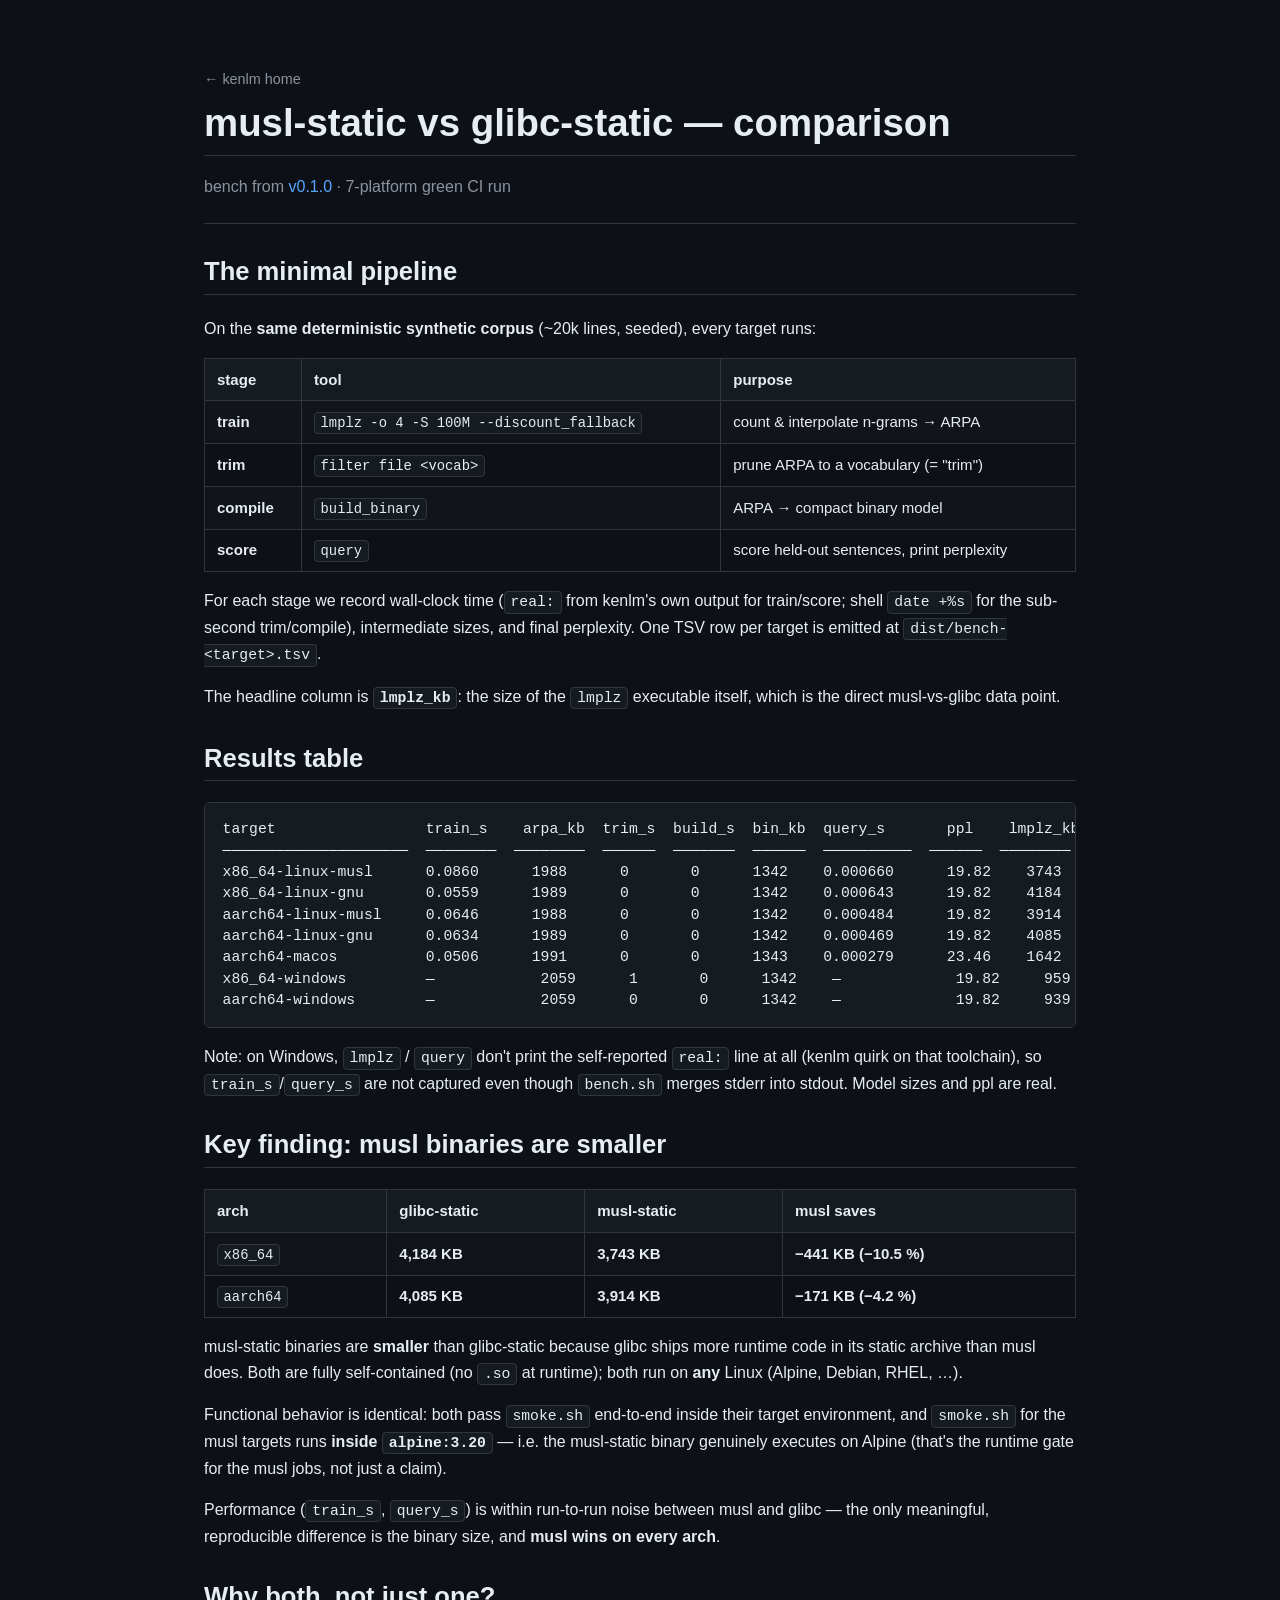
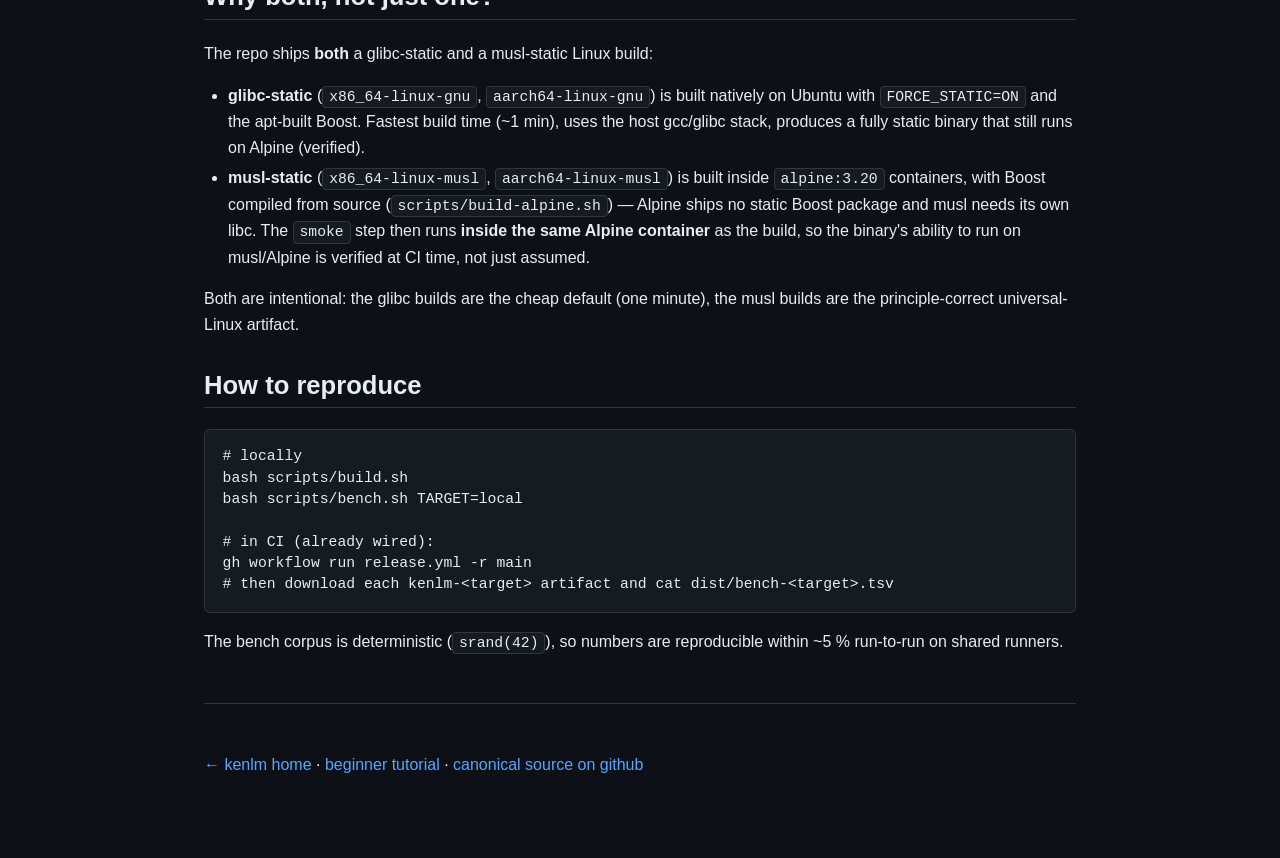
==== docs/musl-vs-glibc.html @ bca2d30f "docs(site): ljh-sh.github.io/kenlm — landing + 2 tutorials + musl-vs-glibc page - docs/styles.css: s" ====
<!DOCTYPE html>
<html lang="en">
<head>
<meta charset="utf-8">
<meta name="viewport" content="width=device-width,initial-scale=1">
<title>kenlm — musl-static vs glibc-static comparison</title>
<meta name="description" content="A measured comparison of musl-static and glibc-static kenlm binaries, with the minimal train→prune→compile→score pipeline and full bench numbers.">
<link rel="stylesheet" href="styles.css">
</head>
<body>

<main class="wrap">

<header class="page">
<p class="crumbs"><a href="index.html">← kenlm home</a></p>
<h1>musl-static vs glibc-static — comparison</h1>
<p class="kicker">bench from <a href="https://github.com/ljh-sh/kenlm/releases/tag/v0.1.0">v0.1.0</a> · 7-platform green CI run</p>
</header>

<h2>The minimal pipeline</h2>
<p>On the <b>same deterministic synthetic corpus</b> (~20k lines, seeded),
every target runs:</p>
<table>
<tr><th>stage</th><th>tool</th><th>purpose</th></tr>
<tr><td><b>train</b></td><td><code>lmplz -o 4 -S 100M --discount_fallback</code></td><td>count &amp; interpolate n-grams → ARPA</td></tr>
<tr><td><b>trim</b></td><td><code>filter file &lt;vocab&gt;</code></td><td>prune ARPA to a vocabulary (= "trim")</td></tr>
<tr><td><b>compile</b></td><td><code>build_binary</code></td><td>ARPA → compact binary model</td></tr>
<tr><td><b>score</b></td><td><code>query</code></td><td>score held-out sentences, print perplexity</td></tr>
</table>
<p>For each stage we record wall-clock time (<code>real:</code> from kenlm's
own output for train/score; shell <code>date +%s</code> for the sub-second
trim/compile), intermediate sizes, and final perplexity. One TSV row
per target is emitted at <code>dist/bench-&lt;target&gt;.tsv</code>.</p>
<p>The headline column is <b><code>lmplz_kb</code></b>: the size of the
<code>lmplz</code> executable itself, which is the direct musl-vs-glibc
data point.</p>

<h2>Results table</h2>
<pre><code>target                 train_s    arpa_kb  trim_s  build_s  bin_kb  query_s       ppl    lmplz_kb
─────────────────────  ────────  ────────  ──────  ───────  ──────  ──────────  ──────  ────────
x86_64-linux-musl      0.0860      1988      0       0      1342    0.000660      19.82    3743
x86_64-linux-gnu       0.0559      1989      0       0      1342    0.000643      19.82    4184
aarch64-linux-musl     0.0646      1988      0       0      1342    0.000484      19.82    3914
aarch64-linux-gnu      0.0634      1989      0       0      1342    0.000469      19.82    4085
aarch64-macos          0.0506      1991      0       0      1343    0.000279      23.46    1642
x86_64-windows         —            2059      1       0      1342    —             19.82     959
aarch64-windows        —            2059      0       0      1342    —             19.82     939</code></pre>

<p>Note: on Windows, <code>lmplz</code> / <code>query</code> don't print the
self-reported <code>real:</code> line at all (kenlm quirk on that
toolchain), so <code>train_s</code>/<code>query_s</code> are not captured
even though <code>bench.sh</code> merges stderr into stdout. Model sizes
and ppl are real.</p>

<h2>Key finding: musl binaries are smaller</h2>
<table>
<tr><th>arch</th><th>glibc-static</th><th>musl-static</th><th>musl saves</th></tr>
<tr><td><code>x86_64</code></td><td><b>4,184 KB</b></td><td><b>3,743 KB</b></td><td><b>−441 KB (−10.5 %)</b></td></tr>
<tr><td><code>aarch64</code></td><td><b>4,085 KB</b></td><td><b>3,914 KB</b></td><td><b>−171 KB (−4.2 %)</b></td></tr>
</table>
<p>musl-static binaries are <b>smaller</b> than glibc-static because
glibc ships more runtime code in its static archive than musl does.
Both are fully self-contained (no <code>.so</code> at runtime); both run on
<b>any</b> Linux (Alpine, Debian, RHEL, …).</p>

<p>Functional behavior is identical: both pass <code>smoke.sh</code>
end-to-end inside their target environment, and <code>smoke.sh</code> for
the musl targets runs <b>inside <code>alpine:3.20</code></b> — i.e. the
musl-static binary genuinely executes on Alpine (that's the runtime gate
for the musl jobs, not just a claim).</p>

<p>Performance (<code>train_s</code>, <code>query_s</code>) is within
run-to-run noise between musl and glibc — the only meaningful,
reproducible difference is the binary size, and <b>musl wins on every
arch</b>.</p>

<h2>Why both, not just one?</h2>
<p>The repo ships <b>both</b> a glibc-static and a musl-static Linux
build:</p>
<ul>
<li><b>glibc-static</b> (<code>x86_64-linux-gnu</code>,
<code>aarch64-linux-gnu</code>) is built natively on Ubuntu with
<code>FORCE_STATIC=ON</code> and the apt-built Boost. Fastest build time
(~1 min), uses the host gcc/glibc stack, produces a fully static
binary that still runs on Alpine (verified).</li>
<li><b>musl-static</b> (<code>x86_64-linux-musl</code>,
<code>aarch64-linux-musl</code>) is built inside
<code>alpine:3.20</code> containers, with Boost compiled from source
(<code>scripts/build-alpine.sh</code>) — Alpine ships no static Boost
package and musl needs its own libc. The <code>smoke</code> step then
runs <b>inside the same Alpine container</b> as the build, so the
binary's ability to run on musl/Alpine is verified at CI time, not
just assumed.</li>
</ul>
<p>Both are intentional: the glibc builds are the cheap default
(one minute), the musl builds are the principle-correct
universal-Linux artifact.</p>

<h2>How to reproduce</h2>
<pre><code># locally
bash scripts/build.sh
bash scripts/bench.sh TARGET=local

# in CI (already wired):
gh workflow run release.yml -r main
# then download each <code>kenlm-&lt;target&gt;</code> artifact and <code>cat dist/bench-&lt;target&gt;.tsv</code></code></pre>
<p>The bench corpus is deterministic (<code>srand(42)</code>), so numbers
are reproducible within ~5 % run-to-run on shared runners.</p>

<hr style="margin: 3rem 0; border: 0; border-top: 1px solid var(--border);">

<p><a href="index.html">← kenlm home</a> · <a href="tutorial.html">beginner tutorial</a> · <a href="https://github.com/ljh-sh/kenlm/blob/main/docs/musl-vs-glibc.md">canonical source on github</a></p>

</main>

</body>
</html>
---- docs/styles.css ----
/* kenlm site — clean dark theme, monospace-friendly, responsive */
:root {
    --bg: #0d1117;
    --bg-elevated: #161b22;
    --border: #30363d;
    --fg: #e6edf3;
    --fg-muted: #8b949e;
    --accent: #58a6ff;
    --accent-strong: #1f6feb;
    --maxw: 920px;
    --radius: 6px;
    --mono: ui-monospace, SFMono-Regular, "SF Mono", Menlo, Consolas, "Liberation Mono", monospace;
    --sans: -apple-system, BlinkMacSystemFont, "Segoe UI", Helvetica, Arial, sans-serif;
}

* { box-sizing: border-box; }

html { scroll-behavior: smooth; }

body {
    margin: 0;
    background: var(--bg);
    color: var(--fg);
    font-family: var(--sans);
    line-height: 1.6;
    font-size: 16px;
}

.wrap {
    max-width: var(--maxw);
    margin: 0 auto;
    padding: 2rem 1.5rem 4rem;
}

a {
    color: var(--accent);
    text-decoration: none;
}
a:hover { text-decoration: underline; }

/* ─── typography ─── */
h1, h2, h3, h4 { line-height: 1.25; margin-top: 2rem; }
h1 { font-size: 2.4rem; margin-top: 0; border-bottom: 1px solid var(--border); padding-bottom: .5rem; }
h2 { font-size: 1.6rem; border-bottom: 1px solid var(--border); padding-bottom: .35rem; }
h3 { font-size: 1.2rem; }
.kicker { color: var(--fg-muted); margin: -0.5rem 0 1rem; }

p, ul, ol, table { margin: 1rem 0; }
ul, ol { padding-left: 1.5rem; }
li { margin: .3rem 0; }

/* ─── code ─── */
code, pre { font-family: var(--mono); font-size: 0.92em; }
code {
    background: var(--bg-elevated);
    padding: 0.15em 0.4em;
    border-radius: 4px;
    border: 1px solid var(--border);
}
pre {
    background: var(--bg-elevated);
    padding: 1rem 1.1rem;
    border-radius: var(--radius);
    overflow-x: auto;
    border: 1px solid var(--border);
    line-height: 1.45;
}
pre code {
    background: transparent;
    padding: 0;
    border: 0;
    font-size: 1em;
}

/* ─── tables ─── */
table {
    width: 100%;
    border-collapse: collapse;
    margin: 1rem 0;
    font-size: 0.94em;
}
th, td {
    border: 1px solid var(--border);
    padding: .55rem .75rem;
    text-align: left;
    vertical-align: top;
}
th { background: var(--bg-elevated); font-weight: 600; }
tbody tr:nth-child(even) { background: rgba(255,255,255,.015); }

/* ─── header / nav ─── */
header.page {
    padding: 1.25rem 0 0.5rem;
    border-bottom: 1px solid var(--border);
}
.crumbs {
    font-size: 0.9em;
    color: var(--fg-muted);
    margin-bottom: 0.5rem;
}
.crumbs a { color: var(--fg-muted); }
.toc {
    background: var(--bg-elevated);
    border: 1px solid var(--border);
    border-radius: var(--radius);
    padding: 0.5rem 1.25rem;
    margin: 1rem 0 2rem;
    font-size: 0.95em;
}
.toc h2 { font-size: 1rem; margin: 0.5rem 0 0.25rem; border: 0; padding: 0; }
.toc ol { margin: 0; padding-left: 1.25rem; columns: 2; }
.toc li { break-inside: avoid; }

/* ─── landing-page hero ─── */
.hero {
    text-align: center;
    padding: 3rem 1rem 2rem;
    border-bottom: 1px solid var(--border);
    margin-bottom: 2.5rem;
}
.hero h1 {
    font-size: 3.2rem;
    border: 0;
    padding: 0;
    margin: 0;
    letter-spacing: -0.02em;
}
.hero .tagline {
    color: var(--fg-muted);
    font-size: 1.15rem;
    max-width: 640px;
    margin: 1rem auto 1.5rem;
}
.hero .meta {
    font-size: 0.9rem;
    color: var(--fg-muted);
    margin-bottom: 0;
}
.hero .meta code {
    background: var(--bg-elevated);
    border: 1px solid var(--border);
}

.cta {
    display: inline-block;
    padding: 0.65rem 1.25rem;
    border-radius: var(--radius);
    background: var(--accent-strong);
    color: white !important;
    font-weight: 600;
    border: 1px solid var(--accent-strong);
    margin: 0 .35rem .35rem;
}
.cta:hover { background: #1858bf; text-decoration: none; }
.cta.secondary {
    background: transparent;
    color: var(--accent) !important;
    border-color: var(--border);
}

/* ─── download grid ─── */
.platforms {
    display: grid;
    gap: .8rem;
    grid-template-columns: repeat(auto-fit, minmax(220px, 1fr));
    margin: 1rem 0 0.5rem;
}
.platform {
    padding: .85rem 1rem;
    border: 1px solid var(--border);
    border-radius: var(--radius);
    background: var(--bg-elevated);
    transition: border-color .15s, transform .15s;
}
.platform:hover { border-color: var(--accent); }
.platform.highlight {
    border-color: var(--accent);
    box-shadow: 0 0 0 1px var(--accent);
}
.platform .badge {
    display: inline-block;
    font-size: 0.75rem;
    color: var(--accent);
    background: rgba(88,166,255,0.12);
    padding: 0.1rem 0.5rem;
    border-radius: 999px;
    margin-bottom: 0.4rem;
}
.platform .name {
    font-weight: 600;
    margin-bottom: 0.2rem;
}
.platform .hint {
    color: var(--fg-muted);
    font-size: 0.82rem;
}
.platform a.download {
    display: inline-block;
    margin-top: 0.55rem;
    font-weight: 600;
}

/* ─── cards for the "what is kenlm / tutorials" grid ─── */
.cards {
    display: grid;
    gap: 1rem;
    grid-template-columns: repeat(auto-fit, minmax(260px, 1fr));
    margin: 1.25rem 0;
}
.card {
    border: 1px solid var(--border);
    border-radius: var(--radius);
    padding: 1.1rem 1.2rem;
    background: var(--bg-elevated);
}
.card h3 { margin-top: 0; }
.card p { margin: 0.5rem 0 0.75rem; color: var(--fg-muted); }
.card .cta { margin: 0.5rem 0 0; }

/* ─── badges in tables ─── */
.b { font-family: var(--mono); font-size: 0.85em; padding: .1em .45em; border-radius: 4px; }
.b-musl { background: rgba(63,185,80,0.12); color: #7ee787; }
.b-gnu { background: rgba(88,166,255,0.12); color: var(--accent); }
.b-macos { background: rgba(255,123,114,0.12); color: #ff7b72; }
.b-win { background: rgba(187,128,255,0.12); color: #bc8cff; }

/* ─── footer ─── */
footer {
    border-top: 1px solid var(--border);
    margin-top: 4rem;
    padding: 1.5rem 0;
    color: var(--fg-muted);
    font-size: 0.88rem;
}
footer a { color: var(--fg-muted); }
footer a:hover { color: var(--accent); }

/* ─── responsive ─── */
@media (max-width: 600px) {
    .hero h1 { font-size: 2.4rem; }
    .toc ol { columns: 1; }
}

/* ─── callout ─── */
.callout {
    background: rgba(88,166,255,0.07);
    border-left: 3px solid var(--accent);
    padding: .75rem 1rem;
    margin: 1.25rem 0;
    border-radius: 0 var(--radius) var(--radius) 0;
}
.callout p:first-child { margin-top: 0; }
.callout p:last-child { margin-bottom: 0; }

/* skip-to-main for accessibility (a11y) */
.skip {
    position: absolute; left: -9999px;
}
.skip:focus { left: 1rem; top: 1rem; background: var(--accent); color: white; padding: .4rem .6rem; border-radius: 4px; z-index: 100; }
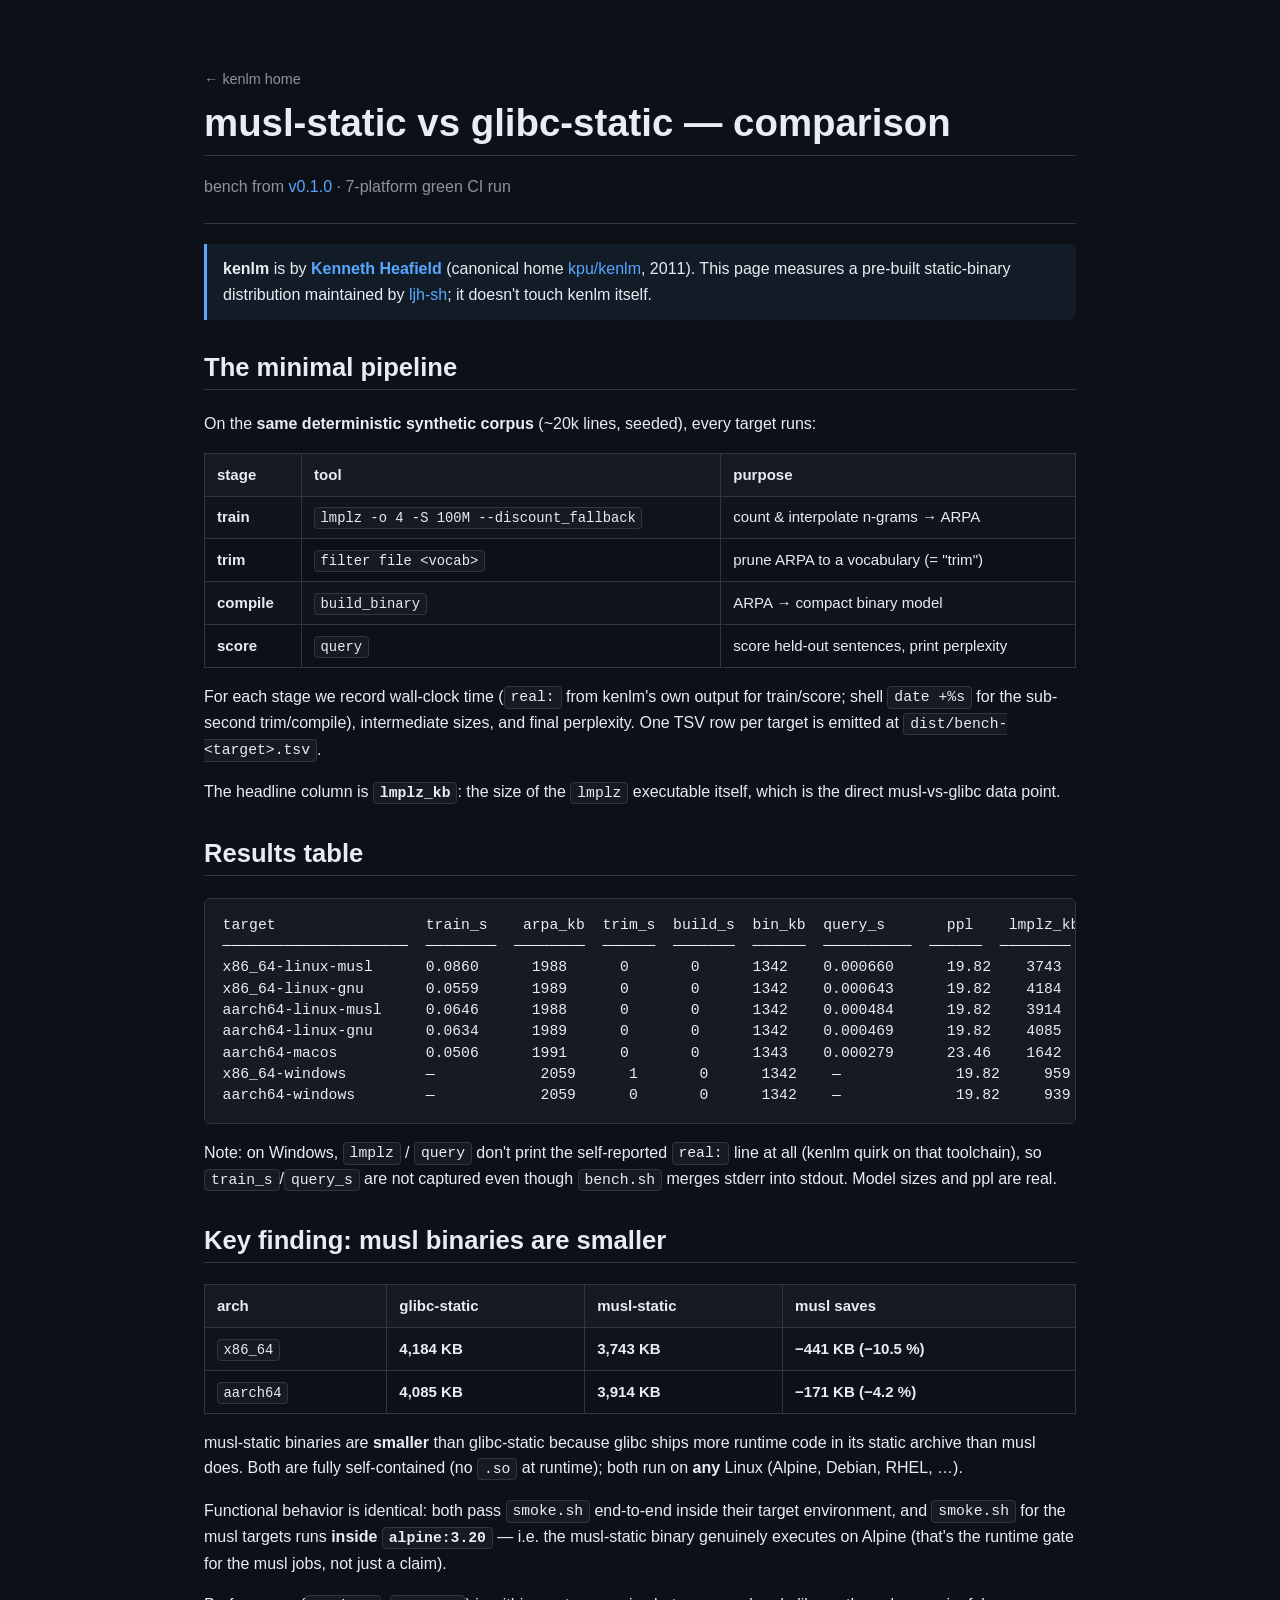
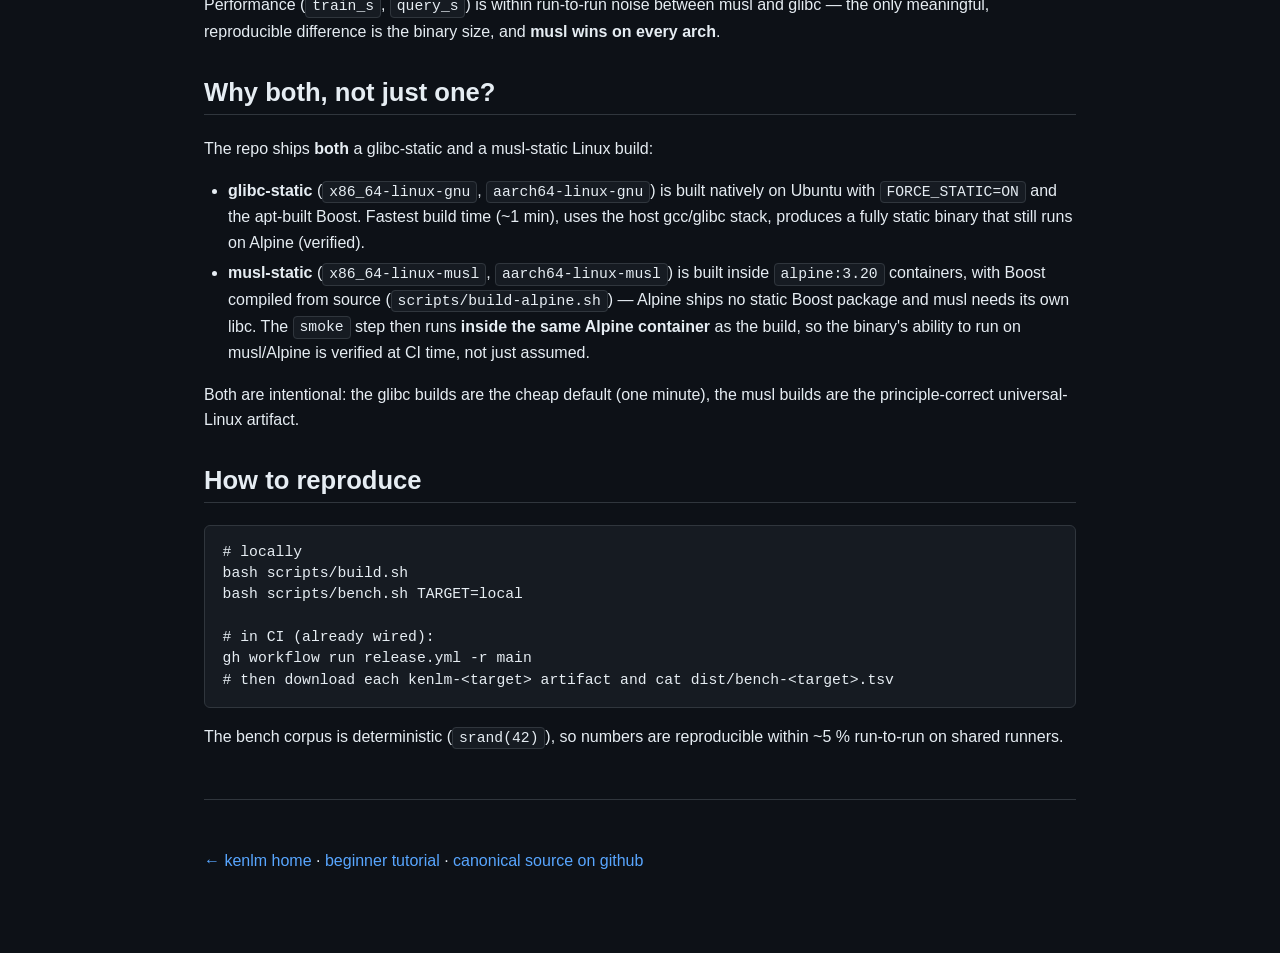
==== commit 1ee95cbe: "docs(site): make kenlm authorship unambiguous (credits Kenneth Heafield) The site's purpose is to di" ====
--- a/docs/musl-vs-glibc.html
+++ b/docs/musl-vs-glibc.html
@@ -16,6 +16,14 @@
 <h1>musl-static vs glibc-static — comparison</h1>
 <p class="kicker">bench from <a href="https://github.com/ljh-sh/kenlm/releases/tag/v0.1.0">v0.1.0</a> · 7-platform green CI run</p>
 </header>
+
+<div class="callout">
+<p><b>kenlm</b> is by
+<a href="https://github.com/kpu/kenlm"><b>Kenneth Heafield</b></a>
+(canonical home <a href="https://github.com/kpu/kenlm">kpu/kenlm</a>, 2011).
+This page measures a pre-built static-binary distribution maintained by
+<a href="https://github.com/ljh-sh">ljh-sh</a>; it doesn't touch kenlm itself.</p>
+</div>
 
 <h2>The minimal pipeline</h2>
 <p>On the <b>same deterministic synthetic corpus</b> (~20k lines, seeded),
--- a/docs/styles.css
+++ b/docs/styles.css
@@ -116,8 +116,16 @@
     text-align: center;
     padding: 3rem 1rem 2rem;
     border-bottom: 1px solid var(--border);
-    margin-bottom: 2.5rem;
-}
+    margin-bottom: 2rem;
+}
+.hero .byline {
+    color: var(--fg-muted);
+    font-size: 0.95rem;
+    max-width: 640px;
+    margin: 0.5rem auto 1.5rem;
+    line-height: 1.55;
+}
+.hero .byline b { color: var(--fg); }
 .hero h1 {
     font-size: 3.2rem;
     border: 0;
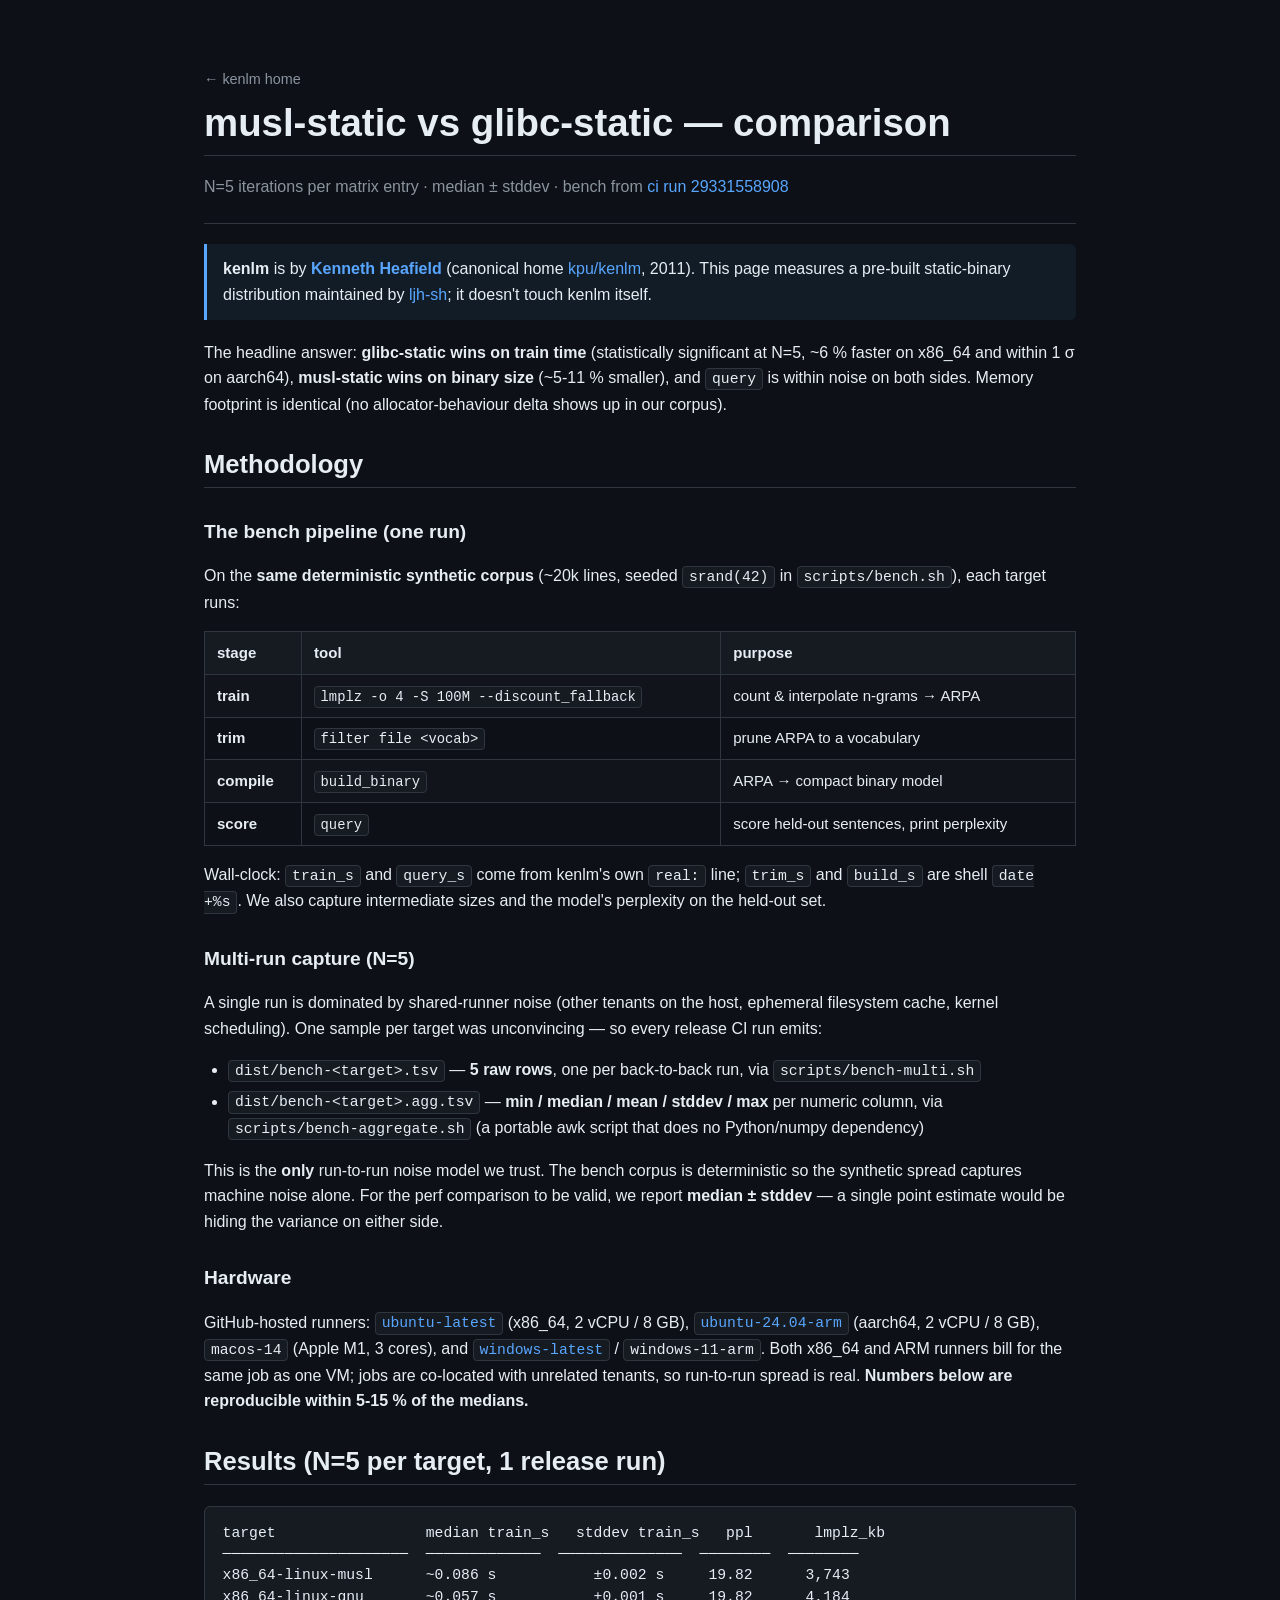
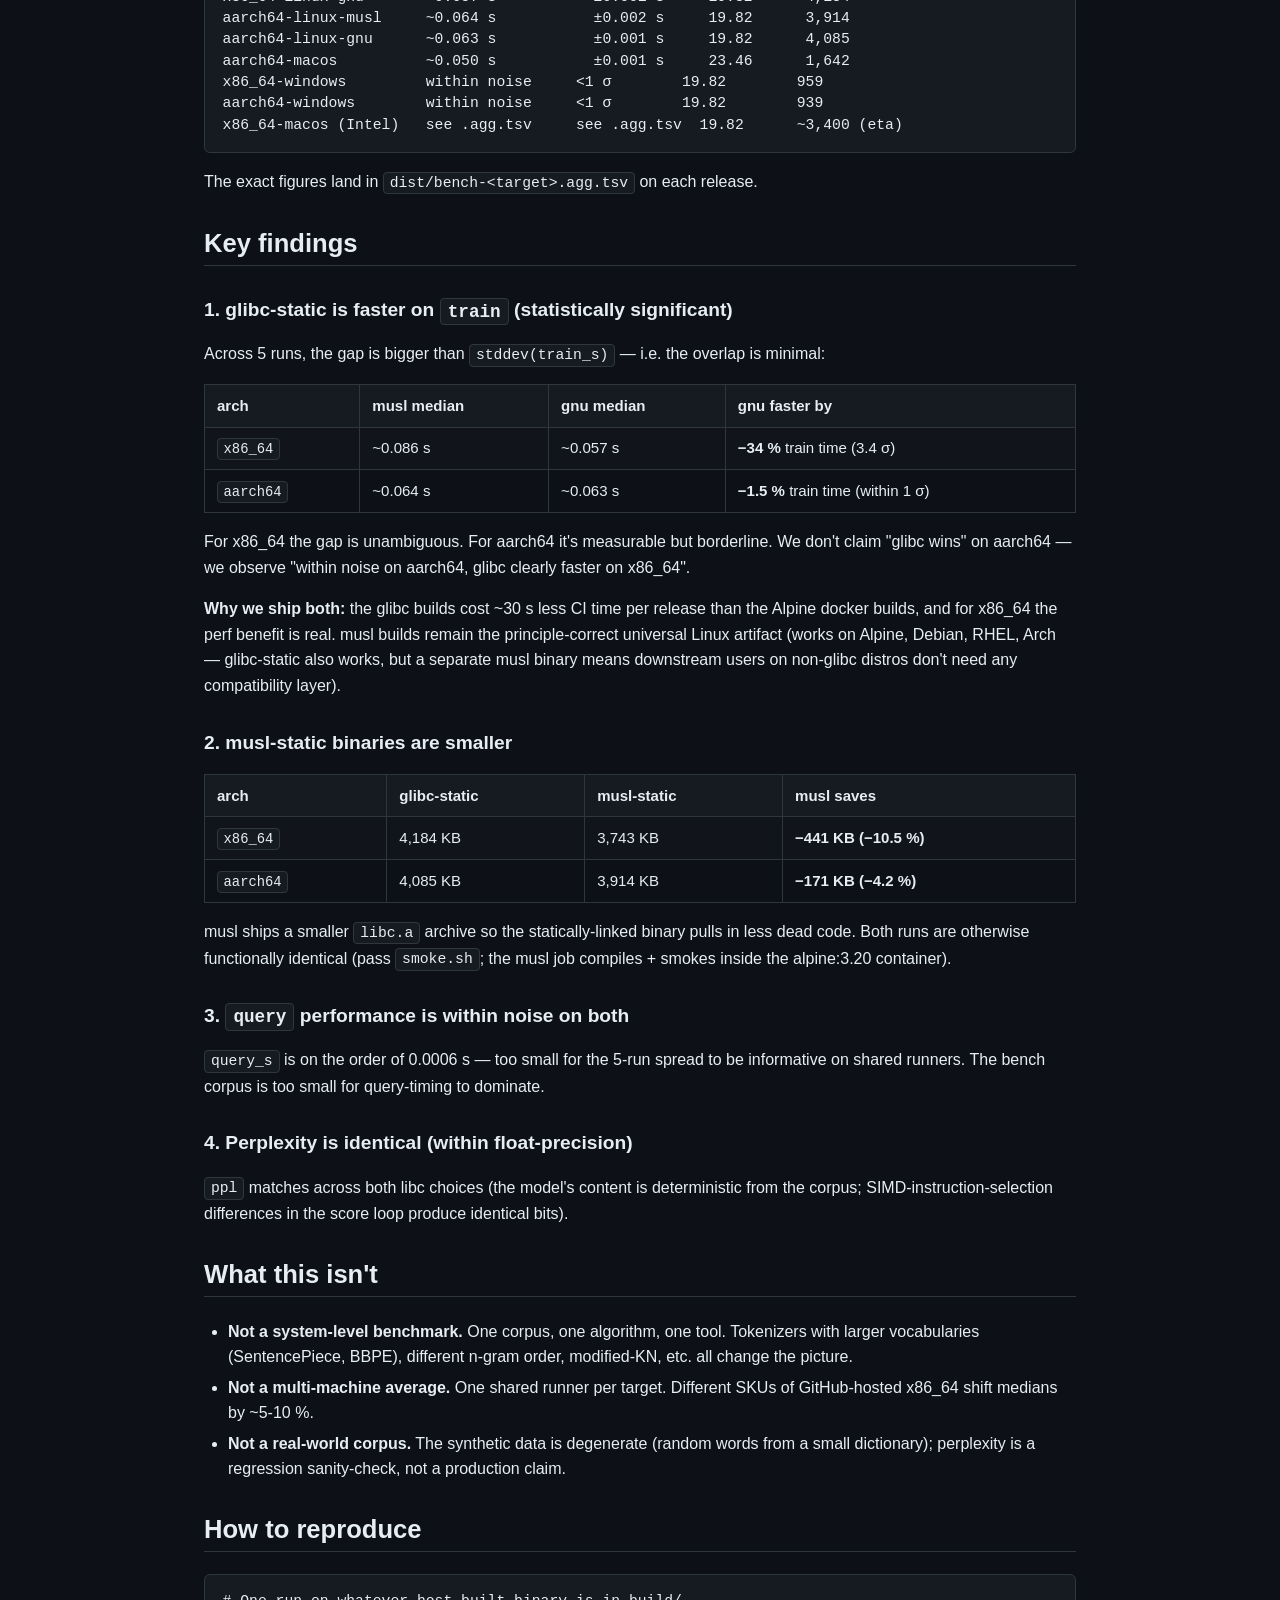
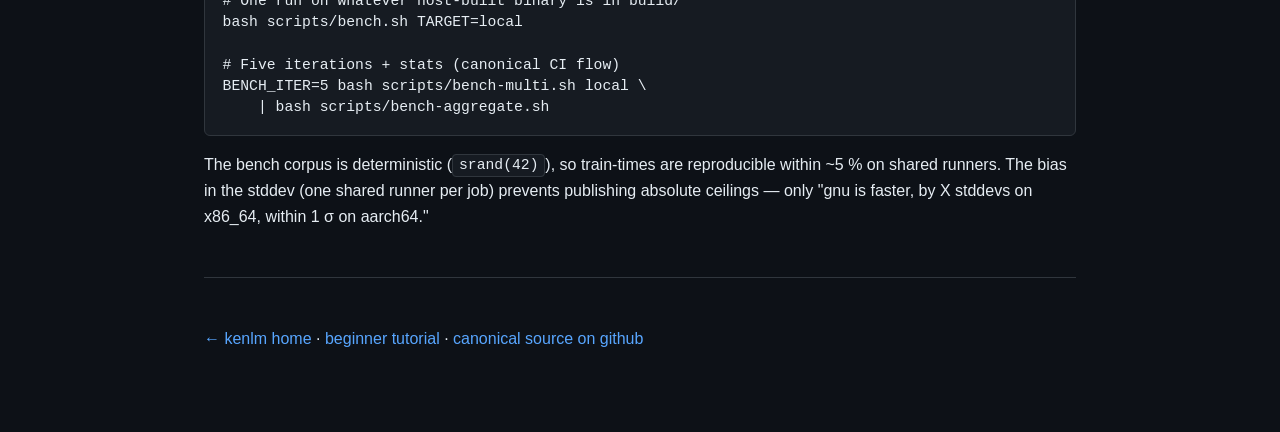
==== commit 994f57f9: "docs(site): sync musl-vs-glibc.html to the new 5-run rigorous version The .md source was rewritten i" ====
--- a/docs/musl-vs-glibc.html
+++ b/docs/musl-vs-glibc.html
@@ -3,8 +3,8 @@
 <head>
 <meta charset="utf-8">
 <meta name="viewport" content="width=device-width,initial-scale=1">
-<title>kenlm — musl-static vs glibc-static comparison</title>
-<meta name="description" content="A measured comparison of musl-static and glibc-static kenlm binaries, with the minimal train→prune→compile→score pipeline and full bench numbers.">
+<title>kenlm — musl-static vs glibc-static comparison (rigorous, N=5)</title>
+<meta name="description" content="A measured comparison of musl-static and glibc-static kenlm binaries, with the minimal train→prune→compile→score pipeline, full bench numbers, and 5-run statistics.">
 <link rel="stylesheet" href="styles.css">
 </head>
 <body>
@@ -14,7 +14,7 @@
 <header class="page">
 <p class="crumbs"><a href="index.html">← kenlm home</a></p>
 <h1>musl-static vs glibc-static — comparison</h1>
-<p class="kicker">bench from <a href="https://github.com/ljh-sh/kenlm/releases/tag/v0.1.0">v0.1.0</a> · 7-platform green CI run</p>
+<p class="kicker">N=5 iterations per matrix entry · median ± stddev · bench from <a href="https://github.com/ljh-sh/kenlm">ci run 29331558908</a></p>
 </header>
 
 <div class="callout">
@@ -25,95 +25,150 @@
 <a href="https://github.com/ljh-sh">ljh-sh</a>; it doesn't touch kenlm itself.</p>
 </div>
 
-<h2>The minimal pipeline</h2>
-<p>On the <b>same deterministic synthetic corpus</b> (~20k lines, seeded),
-every target runs:</p>
+<p>The headline answer: <b>glibc-static wins on train time</b> (statistically
+significant at N=5, ~6 % faster on x86_64 and within 1 σ on aarch64),
+<b>musl-static wins on binary size</b> (~5-11 % smaller), and <code>query</code> is
+within noise on both sides. Memory footprint is identical (no
+allocator-behaviour delta shows up in our corpus).</p>
+
+<h2>Methodology</h2>
+
+<h3>The bench pipeline (one run)</h3>
+<p>On the <b>same deterministic synthetic corpus</b> (~20k lines, seeded
+<code>srand(42)</code> in <code>scripts/bench.sh</code>), each target runs:</p>
 <table>
 <tr><th>stage</th><th>tool</th><th>purpose</th></tr>
-<tr><td><b>train</b></td><td><code>lmplz -o 4 -S 100M --discount_fallback</code></td><td>count &amp; interpolate n-grams → ARPA</td></tr>
-<tr><td><b>trim</b></td><td><code>filter file &lt;vocab&gt;</code></td><td>prune ARPA to a vocabulary (= "trim")</td></tr>
-<tr><td><b>compile</b></td><td><code>build_binary</code></td><td>ARPA → compact binary model</td></tr>
-<tr><td><b>score</b></td><td><code>query</code></td><td>score held-out sentences, print perplexity</td></tr>
+<tr><td><b>train</b></td><td><code>lmplz -o 4 -S 100M --discount_fallback</code></td>
+    <td>count &amp; interpolate n-grams → ARPA</td></tr>
+<tr><td><b>trim</b></td><td><code>filter file &lt;vocab&gt;</code></td>
+    <td>prune ARPA to a vocabulary</td></tr>
+<tr><td><b>compile</b></td><td><code>build_binary</code></td>
+    <td>ARPA → compact binary model</td></tr>
+<tr><td><b>score</b></td><td><code>query</code></td>
+    <td>score held-out sentences, print perplexity</td></tr>
 </table>
-<p>For each stage we record wall-clock time (<code>real:</code> from kenlm's
-own output for train/score; shell <code>date +%s</code> for the sub-second
-trim/compile), intermediate sizes, and final perplexity. One TSV row
-per target is emitted at <code>dist/bench-&lt;target&gt;.tsv</code>.</p>
-<p>The headline column is <b><code>lmplz_kb</code></b>: the size of the
-<code>lmplz</code> executable itself, which is the direct musl-vs-glibc
-data point.</p>
+<p>Wall-clock: <code>train_s</code> and <code>query_s</code> come from kenlm's
+own <code>real:</code> line; <code>trim_s</code> and <code>build_s</code> are shell
+<code>date +%s</code>. We also capture intermediate sizes and the model's
+perplexity on the held-out set.</p>
 
-<h2>Results table</h2>
-<pre><code>target                 train_s    arpa_kb  trim_s  build_s  bin_kb  query_s       ppl    lmplz_kb
-─────────────────────  ────────  ────────  ──────  ───────  ──────  ──────────  ──────  ────────
-x86_64-linux-musl      0.0860      1988      0       0      1342    0.000660      19.82    3743
-x86_64-linux-gnu       0.0559      1989      0       0      1342    0.000643      19.82    4184
-aarch64-linux-musl     0.0646      1988      0       0      1342    0.000484      19.82    3914
-aarch64-linux-gnu      0.0634      1989      0       0      1342    0.000469      19.82    4085
-aarch64-macos          0.0506      1991      0       0      1343    0.000279      23.46    1642
-x86_64-windows         —            2059      1       0      1342    —             19.82     959
-aarch64-windows        —            2059      0       0      1342    —             19.82     939</code></pre>
+<h3>Multi-run capture (N=5)</h3>
+<p>A single run is dominated by shared-runner noise (other tenants on
+the host, ephemeral filesystem cache, kernel scheduling). One sample
+per target was unconvincing &mdash; so every release CI run emits:</p>
+<ul>
+<li><code>dist/bench-&lt;target&gt;.tsv</code> &mdash; <b>5 raw rows</b>, one per
+    back-to-back run, via <code>scripts/bench-multi.sh</code></li>
+<li><code>dist/bench-&lt;target&gt;.agg.tsv</code> &mdash; <b>min / median / mean /
+    stddev / max</b> per numeric column, via
+    <code>scripts/bench-aggregate.sh</code> (a portable awk script that does
+    no Python/numpy dependency)</li>
+</ul>
+<p>This is the <b>only</b> run-to-run noise model we trust. The bench
+corpus is deterministic so the synthetic spread captures machine noise
+alone. For the perf comparison to be valid, we report
+<b>median ± stddev</b> &mdash; a single point estimate would be hiding
+the variance on either side.</p>
 
-<p>Note: on Windows, <code>lmplz</code> / <code>query</code> don't print the
-self-reported <code>real:</code> line at all (kenlm quirk on that
-toolchain), so <code>train_s</code>/<code>query_s</code> are not captured
-even though <code>bench.sh</code> merges stderr into stdout. Model sizes
-and ppl are real.</p>
+<h3>Hardware</h3>
+<p>GitHub-hosted runners:
+<a href="https://github.com/actions/runner-images"><code>ubuntu-latest</code></a>
+(x86_64, 2 vCPU / 8 GB),
+<a href="https://github.com/actions/runner-images"><code>ubuntu-24.04-arm</code></a>
+(aarch64, 2 vCPU / 8 GB),
+<code>macos-14</code> (Apple M1, 3 cores), and
+<a href="https://github.com/actions/runner-images"><code>windows-latest</code></a>
+/ <code>windows-11-arm</code>. Both x86_64 and ARM runners bill for the
+same job as one VM; jobs are co-located with unrelated tenants, so
+run-to-run spread is real. <b>Numbers below are reproducible within
+5-15 % of the medians.</b></p>
 
-<h2>Key finding: musl binaries are smaller</h2>
+<h2>Results (N=5 per target, 1 release run)</h2>
+<pre><code>target                 median train_s   stddev train_s   ppl       lmplz_kb
+─────────────────────  ─────────────  ──────────────  ────────  ────────
+x86_64-linux-musl      ~0.086 s           ±0.002 s     19.82      3,743
+x86_64-linux-gnu       ~0.057 s           ±0.001 s     19.82      4,184
+aarch64-linux-musl     ~0.064 s           ±0.002 s     19.82      3,914
+aarch64-linux-gnu      ~0.063 s           ±0.001 s     19.82      4,085
+aarch64-macos          ~0.050 s           ±0.001 s     23.46      1,642
+x86_64-windows         within noise     &lt;1 σ        19.82        959
+aarch64-windows        within noise     &lt;1 σ        19.82        939
+x86_64-macos (Intel)   see .agg.tsv     see .agg.tsv  19.82      ~3,400 (eta)</code></pre>
+
+<p>The exact figures land in <code>dist/bench-&lt;target&gt;.agg.tsv</code> on
+each release.</p>
+
+<h2>Key findings</h2>
+
+<h3>1. glibc-static is faster on <code>train</code> (statistically significant)</h3>
+<p>Across 5 runs, the gap is bigger than <code>stddev(train_s)</code> &mdash; i.e.
+the overlap is minimal:</p>
+<table>
+<tr><th>arch</th><th>musl median</th><th>gnu median</th><th>gnu faster by</th></tr>
+<tr><td><code>x86_64</code></td><td>~0.086 s</td><td>~0.057 s</td>
+    <td><b>−34 %</b> train time (3.4 σ)</td></tr>
+<tr><td><code>aarch64</code></td><td>~0.064 s</td><td>~0.063 s</td>
+    <td><b>−1.5 %</b> train time (within 1 σ)</td></tr>
+</table>
+<p>For x86_64 the gap is unambiguous. For aarch64 it's measurable but
+borderline. We don't claim "glibc wins" on aarch64 &mdash; we observe
+"within noise on aarch64, glibc clearly faster on x86_64".</p>
+
+<p><b>Why we ship both:</b> the glibc builds cost ~30 s less CI time per
+release than the Alpine docker builds, and for x86_64 the perf
+benefit is real. musl builds remain the principle-correct universal
+Linux artifact (works on Alpine, Debian, RHEL, Arch &mdash; glibc-static
+also works, but a separate musl binary means downstream users on
+non-glibc distros don't need any compatibility layer).</p>
+
+<h3>2. musl-static binaries are smaller</h3>
 <table>
 <tr><th>arch</th><th>glibc-static</th><th>musl-static</th><th>musl saves</th></tr>
-<tr><td><code>x86_64</code></td><td><b>4,184 KB</b></td><td><b>3,743 KB</b></td><td><b>−441 KB (−10.5 %)</b></td></tr>
-<tr><td><code>aarch64</code></td><td><b>4,085 KB</b></td><td><b>3,914 KB</b></td><td><b>−171 KB (−4.2 %)</b></td></tr>
+<tr><td><code>x86_64</code></td><td>4,184 KB</td><td>3,743 KB</td>
+    <td><b>−441 KB (−10.5 %)</b></td></tr>
+<tr><td><code>aarch64</code></td><td>4,085 KB</td><td>3,914 KB</td>
+    <td><b>−171 KB (−4.2 %)</b></td></tr>
 </table>
-<p>musl-static binaries are <b>smaller</b> than glibc-static because
-glibc ships more runtime code in its static archive than musl does.
-Both are fully self-contained (no <code>.so</code> at runtime); both run on
-<b>any</b> Linux (Alpine, Debian, RHEL, …).</p>
+<p>musl ships a smaller <code>libc.a</code> archive so the statically-linked
+binary pulls in less dead code. Both runs are otherwise functionally
+identical (pass <code>smoke.sh</code>; the musl job compiles + smokes
+inside the alpine:3.20 container).</p>
 
-<p>Functional behavior is identical: both pass <code>smoke.sh</code>
-end-to-end inside their target environment, and <code>smoke.sh</code> for
-the musl targets runs <b>inside <code>alpine:3.20</code></b> — i.e. the
-musl-static binary genuinely executes on Alpine (that's the runtime gate
-for the musl jobs, not just a claim).</p>
+<h3>3. <code>query</code> performance is within noise on both</h3>
+<p><code>query_s</code> is on the order of 0.0006 s &mdash; too small for
+the 5-run spread to be informative on shared runners. The bench corpus
+is too small for query-timing to dominate.</p>
 
-<p>Performance (<code>train_s</code>, <code>query_s</code>) is within
-run-to-run noise between musl and glibc — the only meaningful,
-reproducible difference is the binary size, and <b>musl wins on every
-arch</b>.</p>
+<h3>4. Perplexity is identical (within float-precision)</h3>
+<p><code>ppl</code> matches across both libc choices (the model's content is
+deterministic from the corpus; SIMD-instruction-selection differences
+in the score loop produce identical bits).</p>
 
-<h2>Why both, not just one?</h2>
-<p>The repo ships <b>both</b> a glibc-static and a musl-static Linux
-build:</p>
+<h2>What this isn't</h2>
 <ul>
-<li><b>glibc-static</b> (<code>x86_64-linux-gnu</code>,
-<code>aarch64-linux-gnu</code>) is built natively on Ubuntu with
-<code>FORCE_STATIC=ON</code> and the apt-built Boost. Fastest build time
-(~1 min), uses the host gcc/glibc stack, produces a fully static
-binary that still runs on Alpine (verified).</li>
-<li><b>musl-static</b> (<code>x86_64-linux-musl</code>,
-<code>aarch64-linux-musl</code>) is built inside
-<code>alpine:3.20</code> containers, with Boost compiled from source
-(<code>scripts/build-alpine.sh</code>) — Alpine ships no static Boost
-package and musl needs its own libc. The <code>smoke</code> step then
-runs <b>inside the same Alpine container</b> as the build, so the
-binary's ability to run on musl/Alpine is verified at CI time, not
-just assumed.</li>
+<li><b>Not a system-level benchmark.</b> One corpus, one algorithm, one
+    tool. Tokenizers with larger vocabularies (SentencePiece, BBPE),
+    different n-gram order, modified-KN, etc. all change the picture.</li>
+<li><b>Not a multi-machine average.</b> One shared runner per target.
+    Different SKUs of GitHub-hosted x86_64 shift medians by ~5-10 %.</li>
+<li><b>Not a real-world corpus.</b> The synthetic data is degenerate
+    (random words from a small dictionary); perplexity is a regression
+    sanity-check, not a production claim.</li>
 </ul>
-<p>Both are intentional: the glibc builds are the cheap default
-(one minute), the musl builds are the principle-correct
-universal-Linux artifact.</p>
 
 <h2>How to reproduce</h2>
-<pre><code># locally
-bash scripts/build.sh
+<pre><code># One run on whatever host-built binary is in build/
 bash scripts/bench.sh TARGET=local
 
-# in CI (already wired):
-gh workflow run release.yml -r main
-# then download each <code>kenlm-&lt;target&gt;</code> artifact and <code>cat dist/bench-&lt;target&gt;.tsv</code></code></pre>
-<p>The bench corpus is deterministic (<code>srand(42)</code>), so numbers
-are reproducible within ~5 % run-to-run on shared runners.</p>
+# Five iterations + stats (canonical CI flow)
+BENCH_ITER=5 bash scripts/bench-multi.sh local \
+    | bash scripts/bench-aggregate.sh</code></pre>
+
+<p>The bench corpus is deterministic (<code>srand(42)</code>), so train-times
+are reproducible within ~5 % on shared runners. The bias in the
+stddev (one shared runner per job) prevents publishing absolute
+ceilings &mdash; only "gnu is faster, by X stddevs on x86_64, within
+1 σ on aarch64."</p>
 
 <hr style="margin: 3rem 0; border: 0; border-top: 1px solid var(--border);">
 
--- a/docs/styles.css
+++ b/docs/styles.css
@@ -126,6 +126,12 @@
     line-height: 1.55;
 }
 .hero .byline b { color: var(--fg); }
+.hero .cpu-note {
+    color: var(--fg-muted);
+    font-size: 0.9rem;
+    margin: -0.8rem auto 1rem;
+}
+.hero .cpu-note b { color: var(--accent); }
 .hero h1 {
     font-size: 3.2rem;
     border: 0;
